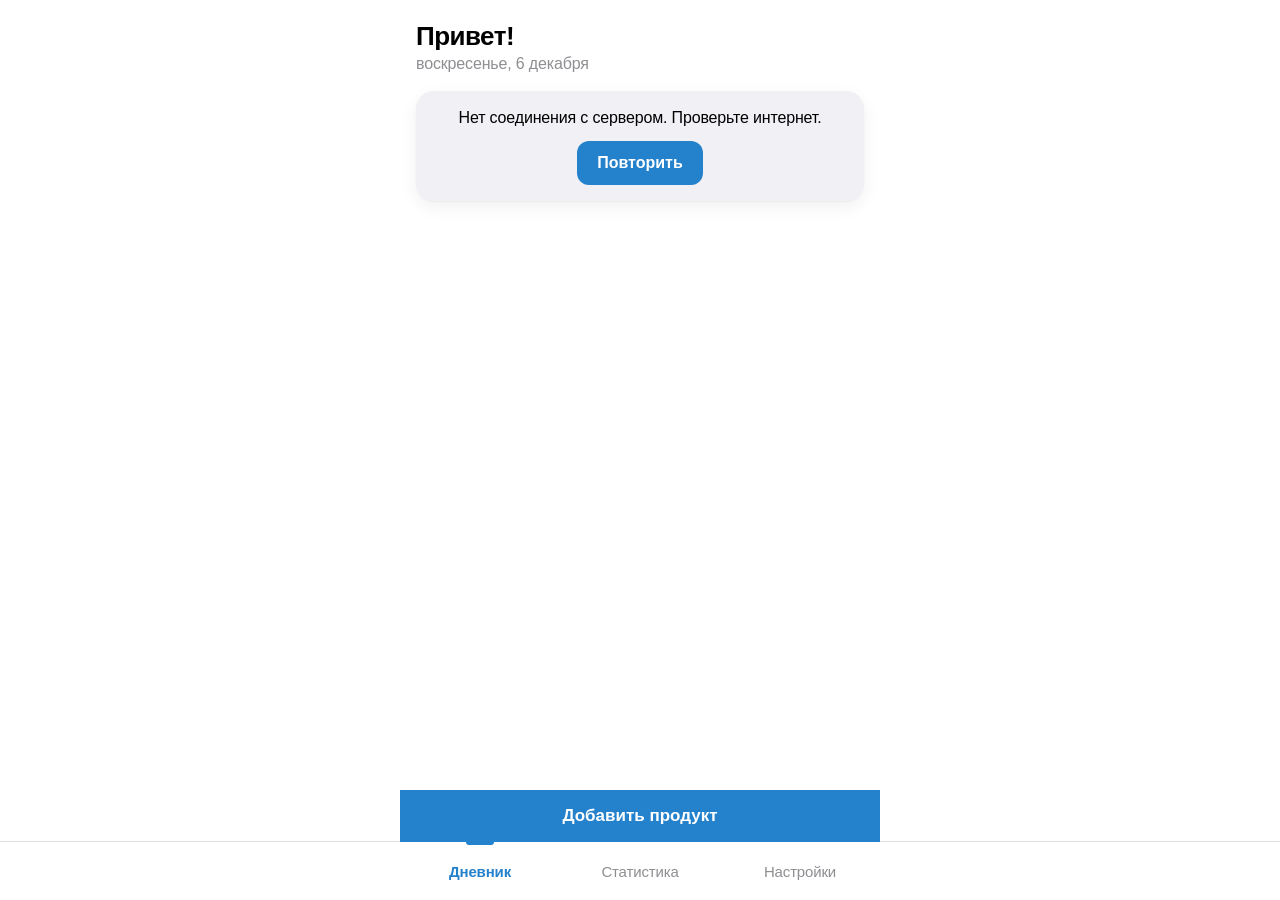
==== frontend/index.html @ 13333b7c "CalorieBot: Telegram Mini App (FastAPI + Vanilla JS) Co-Authored-By: Claude Sonnet 5.5 <noreply@anth" ====
<!DOCTYPE html>
<html lang="ru">
<head>
  <meta charset="UTF-8">
  <meta name="viewport" content="width=device-width, initial-scale=1, maximum-scale=1, user-scalable=no">
  <title>CalorieBot — Дневник</title>
  <link rel="stylesheet" href="style.css">
  <script src="https://telegram.org/js/telegram-web-app.js"></script>
</head>
<body>
  <main class="container">
    <header class="page-header">
      <h1 id="greeting">Привет!</h1>
      <div id="dateLabel" class="hint"></div>
    </header>

    <div id="loading">
      <div class="skeleton" style="height: 120px; margin-top: 12px"></div>
      <div class="skeleton skeleton-card"></div>
      <div class="skeleton skeleton-card"></div>
      <div class="skeleton skeleton-card"></div>
    </div>

    <div id="errorBox" class="error-box" hidden>
      <div id="errorText"></div>
      <button id="retryBtn" class="btn" type="button">Повторить</button>
    </div>

    <div id="content" hidden>
      <section class="card hero">
        <div class="hero-label">Сегодня</div>
        <div id="kcalText" class="kcal-main"></div>
        <div class="progress"><div id="progressFill" class="progress-fill"></div></div>
        <div id="kcalCaption"></div>
        <div id="macrosLine" class="hint"></div>
      </section>
      <div id="meals"></div>
    </div>
  </main>

  <nav class="tabbar">
    <div class="tabbar-inner">
      <a href="index.html" class="active">Дневник</a>
      <a href="stats.html">Статистика</a>
      <a href="settings.html">Настройки</a>
    </div>
  </nav>

  <script type="module" src="diary.js"></script>
</body>
</html>
---- frontend/style.css ----
/* Общие стили CalorieBot. Цвета берутся из темы Telegram, запасные — для браузера. */
:root {
  --bg: var(--tg-theme-bg-color, #ffffff);
  --text: var(--tg-theme-text-color, #000000);
  --hint: var(--tg-theme-hint-color, #8e8e93);
  --link: var(--tg-theme-link-color, #2481cc);
  --btn: var(--tg-theme-button-color, #2481cc);
  --btn-text: var(--tg-theme-button-text-color, #ffffff);
  --secondary: var(--tg-theme-secondary-bg-color, #f1f1f5);
  --border: rgba(127, 127, 127, 0.25);
  --green: #34c759;
  --yellow: #ffcc00;
  --red: #ff3b30;
}

[data-theme="dark"] {
  --bg: var(--tg-theme-bg-color, #17212b);
  --text: var(--tg-theme-text-color, #f5f5f5);
  --hint: var(--tg-theme-hint-color, #708499);
  --link: var(--tg-theme-link-color, #6ab3f3);
  --btn: var(--tg-theme-button-color, #5288c1);
  --btn-text: var(--tg-theme-button-text-color, #ffffff);
  --secondary: var(--tg-theme-secondary-bg-color, #232e3c);
}

*,
*::before,
*::after {
  box-sizing: border-box;
}

html {
  -webkit-text-size-adjust: 100%;
}

body {
  margin: 0;
  padding-bottom: 72px;
  background: var(--bg);
  color: var(--text);
  font-family: -apple-system, BlinkMacSystemFont, "Segoe UI", Roboto, sans-serif;
  font-size: 16px;
  line-height: 1.4;
  -webkit-tap-highlight-color: transparent;
}

.container {
  max-width: 480px;
  margin: 0 auto;
  padding: 16px;
}

h1 {
  margin: 0;
  font-size: 22px;
  line-height: 1.25;
}

h2 {
  margin: 0;
  font-size: 16px;
}

.hint {
  color: var(--hint);
}

.small {
  font-size: 16px;
}

[hidden] {
  display: none !important;
}

button {
  font: inherit;
  color: inherit;
}

/* ---- Карточки и блоки ---- */
.card {
  background: var(--secondary);
  border-radius: 12px;
  padding: 14px 16px;
  margin-top: 12px;
}

.page-header {
  margin-bottom: 4px;
}

/* ---- Дневник ---- */
.kcal-main {
  font-size: 28px;
  font-weight: 700;
}

.progress {
  height: 12px;
  margin: 10px 0 8px;
  border-radius: 6px;
  background: var(--border);
  overflow: hidden;
}

.progress-fill {
  height: 100%;
  width: 0;
  border-radius: 6px;
  background: var(--green);
  transition: width 0.3s ease, background-color 0.3s ease;
}

.meal-head {
  display: flex;
  justify-content: space-between;
  align-items: baseline;
  margin-bottom: 4px;
}

.meal-empty {
  color: var(--hint);
  padding: 8px 0;
}

.entry {
  display: flex;
  align-items: center;
  gap: 8px;
  min-height: 56px;
  border-top: 1px solid var(--border);
}

.entry-main {
  flex: 1;
  min-width: 0;
  padding: 6px 0;
}

.entry-name {
  overflow-wrap: anywhere;
}

.entry-brand {
  color: var(--hint);
}

.entry-meta {
  color: var(--hint);
}

.icon-btn {
  flex: none;
  width: 44px;
  height: 44px;
  border: 0;
  background: transparent;
  color: var(--hint);
  font-size: 28px;
  line-height: 1;
  cursor: pointer;
}

/* ---- Поиск ---- */
.search-input,
.text-input {
  width: 100%;
  min-height: 48px;
  padding: 10px 14px;
  border: 1px solid var(--border);
  border-radius: 12px;
  background: var(--secondary);
  color: var(--text);
  font: inherit;
  font-size: 16px;
  outline: none;
}

.search-input:focus,
.text-input:focus {
  border-color: var(--btn);
}

.banner {
  margin-top: 12px;
  padding: 10px 14px;
  border-radius: 12px;
  background: rgba(255, 204, 0, 0.18);
  border: 1px solid rgba(255, 204, 0, 0.6);
}

.product-card {
  display: flex;
  align-items: center;
  gap: 12px;
  width: 100%;
  min-height: 64px;
  margin-top: 8px;
  padding: 8px 12px;
  border: 0;
  border-radius: 12px;
  background: var(--secondary);
  text-align: left;
  cursor: pointer;
}

.product-thumb,
.avatar {
  flex: none;
  width: 48px;
  height: 48px;
  border-radius: 50%;
  object-fit: cover;
  background: var(--border);
}

.avatar {
  display: flex;
  align-items: center;
  justify-content: center;
  font-size: 20px;
  font-weight: 600;
  color: var(--hint);
}

.product-info {
  flex: 1;
  min-width: 0;
}

.product-name {
  overflow-wrap: anywhere;
}

.product-kcal {
  flex: none;
  text-align: right;
  color: var(--hint);
}

.badge {
  display: inline-block;
  margin-left: 6px;
  padding: 0 6px;
  border-radius: 6px;
  background: var(--border);
  color: var(--hint);
  font-size: 12px;
  vertical-align: middle;
}

.state-text {
  margin-top: 24px;
  text-align: center;
  color: var(--hint);
}

.error-box {
  margin-top: 16px;
  padding: 16px;
  border-radius: 12px;
  background: var(--secondary);
  text-align: center;
}

.btn {
  min-height: 44px;
  margin-top: 12px;
  padding: 10px 20px;
  border: 0;
  border-radius: 12px;
  background: var(--btn);
  color: var(--btn-text);
  cursor: pointer;
}

/* ---- Добавление порции ---- */
.product-hero {
  display: flex;
  align-items: center;
  gap: 14px;
}

.product-hero .product-thumb,
.product-hero .avatar {
  width: 64px;
  height: 64px;
}

.weight-row {
  position: relative;
  margin-top: 16px;
}

.weight-input {
  font-size: 28px;
  font-weight: 600;
  padding-right: 48px;
}

.weight-suffix {
  position: absolute;
  right: 16px;
  top: 50%;
  transform: translateY(-50%);
  color: var(--hint);
  font-size: 20px;
  pointer-events: none;
}

.invalid {
  border-color: var(--red) !important;
}

.field-error {
  margin-top: 4px;
  color: var(--red);
}

.quick-row {
  display: flex;
  gap: 8px;
  margin-top: 10px;
}

.chip {
  flex: 1;
  min-height: 44px;
  border: 0;
  border-radius: 12px;
  background: var(--secondary);
  cursor: pointer;
}

.chip.active {
  background: var(--btn);
  color: var(--btn-text);
}

.preview-kcal {
  font-size: 28px;
  font-weight: 700;
}

.segmented {
  display: flex;
  gap: 4px;
  margin-top: 16px;
  padding: 4px;
  border-radius: 12px;
  background: var(--secondary);
}

.segmented .chip {
  min-width: 0;
  padding: 0 4px;
  background: transparent;
}

.segmented .chip.active {
  background: var(--btn);
  color: var(--btn-text);
}

/* ---- Статистика ---- */
.chart-box {
  position: relative;
  height: 260px;
  margin-top: 12px;
}

/* ---- Настройки ---- */
.field {
  margin-top: 14px;
}

.field label {
  display: block;
  margin-bottom: 4px;
  color: var(--hint);
}

/* ---- Панель вкладок ---- */
.tabbar {
  position: fixed;
  left: 0;
  right: 0;
  bottom: 0;
  z-index: 10;
  background: var(--bg);
  border-top: 1px solid var(--border);
}

.tabbar-inner {
  display: flex;
  max-width: 480px;
  margin: 0 auto;
}

.tabbar a {
  flex: 1;
  display: flex;
  align-items: center;
  justify-content: center;
  min-height: 56px;
  color: var(--hint);
  text-decoration: none;
}

.tabbar a.active {
  color: var(--btn);
  font-weight: 600;
}

/* ---- Скелетоны ---- */
.skeleton {
  border-radius: 12px;
  background: linear-gradient(
    90deg,
    var(--border) 25%,
    rgba(127, 127, 127, 0.1) 50%,
    var(--border) 75%
  );
  background-size: 200% 100%;
  animation: shimmer 1.4s infinite linear;
}

.skeleton-line {
  height: 18px;
  margin-top: 8px;
}

.skeleton-card {
  height: 64px;
  margin-top: 8px;
}

@keyframes shimmer {
  0% {
    background-position: 200% 0;
  }
  100% {
    background-position: -200% 0;
  }
}

/* ---- Тосты ---- */
.toast {
  position: fixed;
  left: 50%;
  bottom: 84px;
  z-index: 100;
  max-width: calc(100% - 32px);
  padding: 10px 16px;
  border-radius: 12px;
  background: rgba(40, 40, 40, 0.92);
  color: #ffffff;
  transform: translateX(-50%);
  text-align: center;
  animation: toast-in 0.2s ease;
}

.toast.success {
  background: rgba(36, 140, 70, 0.95);
}

.toast.error {
  background: rgba(200, 40, 30, 0.95);
}

@keyframes toast-in {
  from {
    opacity: 0;
    transform: translate(-50%, 8px);
  }
  to {
    opacity: 1;
    transform: translate(-50%, 0);
  }
}

/* ---- Запасные кнопки для запуска вне Telegram ---- */
.fb-main {
  position: fixed;
  left: 50%;
  bottom: 0;
  z-index: 20;
  width: 100%;
  max-width: 480px;
  min-height: 52px;
  border: 0;
  background: var(--btn);
  color: var(--btn-text);
  transform: translateX(-50%);
  cursor: pointer;
}

.fb-main:disabled {
  opacity: 0.5;
  cursor: default;
}

body.has-tabbar .fb-main {
  bottom: 56px;
}

.fb-back {
  position: fixed;
  top: 8px;
  left: 8px;
  z-index: 20;
  min-width: 44px;
  min-height: 44px;
  border: 0;
  border-radius: 12px;
  background: var(--secondary);
  cursor: pointer;
}

body.has-fb-back .container {
  padding-top: 60px;
}

/* =====================================================================
   Оформление v2: мягкие карточки, крупные цифры, аккуратная навигация.
   Стоит в конце файла и переопределяет базовые стили выше.
   ===================================================================== */
:root {
  --radius: 18px;
  --radius-sm: 12px;
  --shadow: 0 1px 2px rgba(0, 0, 0, 0.04), 0 6px 18px rgba(0, 0, 0, 0.06);
}

[data-theme="dark"] {
  --shadow: 0 1px 2px rgba(0, 0, 0, 0.3), 0 6px 18px rgba(0, 0, 0, 0.25);
}

body {
  background: var(--bg);
  letter-spacing: -0.01em;
}

.container {
  padding: 20px 16px;
}

h1 {
  font-size: 26px;
  font-weight: 800;
  letter-spacing: -0.02em;
}

h2 {
  font-size: 17px;
  font-weight: 700;
}

.page-header {
  margin-bottom: 8px;
}

.card {
  margin-top: 14px;
  padding: 16px 18px;
  border-radius: var(--radius);
  box-shadow: var(--shadow);
}

/* ---- Главная карточка дня ---- */
.hero {
  padding: 20px;
  background: linear-gradient(
    135deg,
    color-mix(in srgb, var(--btn) 16%, var(--secondary)),
    var(--secondary)
  );
}

.hero-label {
  font-size: 14px;
  font-weight: 600;
  letter-spacing: 0.06em;
  text-transform: uppercase;
  color: var(--hint);
}

.kcal-main {
  margin-top: 2px;
  font-size: 36px;
  font-weight: 800;
  letter-spacing: -0.03em;
}

.progress {
  height: 14px;
  margin: 14px 0 12px;
  border-radius: 7px;
  background: rgba(127, 127, 127, 0.22);
}

.progress-fill {
  border-radius: 7px;
}

/* ---- Приёмы пищи ---- */
.meal-card .meal-head h2::before {
  margin-right: 8px;
}

.meal-card[data-meal="breakfast"] .meal-head h2::before { content: "🍳"; }
.meal-card[data-meal="lunch"] .meal-head h2::before { content: "🍲"; }
.meal-card[data-meal="dinner"] .meal-head h2::before { content: "🍽️"; }
.meal-card[data-meal="snack"] .meal-head h2::before { content: "🍎"; }

.meal-head {
  margin-bottom: 6px;
}

.meal-head .hint {
  font-weight: 600;
}

.entry {
  border-top: 1px solid var(--border);
}

.icon-btn {
  border-radius: 50%;
  transition: background 0.15s ease;
}

.icon-btn:active {
  background: var(--border);
}

/* ---- Поиск ---- */
.search-input,
.text-input {
  min-height: 52px;
  border: 2px solid transparent;
  border-radius: var(--radius);
  box-shadow: var(--shadow);
}

.search-input:focus,
.text-input:focus {
  border-color: var(--btn);
}

.product-card {
  margin-top: 10px;
  padding: 10px 14px;
  border-radius: var(--radius);
  box-shadow: var(--shadow);
  transition: transform 0.12s ease;
}

.product-card:active {
  transform: scale(0.98);
}

.product-thumb,
.avatar {
  border-radius: 14px;
}

.avatar {
  background: color-mix(in srgb, var(--btn) 18%, var(--secondary));
  color: var(--btn);
}

.product-kcal {
  font-weight: 600;
  color: var(--text);
}

.badge {
  background: color-mix(in srgb, var(--btn) 18%, transparent);
  color: var(--btn);
  font-weight: 600;
}

.banner {
  border-radius: var(--radius);
}

/* ---- Добавление порции ---- */
.weight-input {
  font-size: 32px;
  font-weight: 800;
  min-height: 64px;
}

.chip {
  border-radius: var(--radius-sm);
  font-weight: 600;
  box-shadow: var(--shadow);
  transition: transform 0.12s ease, background 0.15s ease;
}

.chip:active {
  transform: scale(0.96);
}

.preview-kcal {
  font-size: 34px;
  font-weight: 800;
  letter-spacing: -0.03em;
}

.segmented {
  padding: 5px;
  border-radius: var(--radius);
  box-shadow: none;
}

.segmented .chip {
  box-shadow: none;
}

.segmented .chip.active {
  box-shadow: 0 2px 8px color-mix(in srgb, var(--btn) 45%, transparent);
}

/* ---- Статистика ---- */
.chart-box {
  margin-top: 16px;
  padding: 12px;
  border-radius: var(--radius);
  background: var(--secondary);
  box-shadow: var(--shadow);
}

/* ---- Панель вкладок ---- */
.tabbar {
  background: color-mix(in srgb, var(--bg) 88%, transparent);
  -webkit-backdrop-filter: blur(14px);
  backdrop-filter: blur(14px);
  border-top: 1px solid var(--border);
}

.tabbar a {
  position: relative;
  min-height: 58px;
  font-size: 15px;
  font-weight: 500;
}

.tabbar a.active {
  font-weight: 700;
}

.tabbar a.active::before {
  content: "";
  position: absolute;
  top: 0;
  left: 50%;
  width: 28px;
  height: 3px;
  border-radius: 0 0 3px 3px;
  background: var(--btn);
  transform: translateX(-50%);
}

body.has-tabbar .fb-main {
  bottom: 58px;
}

/* ---- Кнопки, состояния, тосты ---- */
.btn {
  border-radius: var(--radius-sm);
  font-weight: 600;
}

.error-box {
  border-radius: var(--radius);
  box-shadow: var(--shadow);
}

.toast {
  border-radius: var(--radius);
  box-shadow: 0 8px 24px rgba(0, 0, 0, 0.25);
}

.skeleton {
  border-radius: var(--radius);
}

.fb-main {
  font-size: 17px;
  font-weight: 700;
}
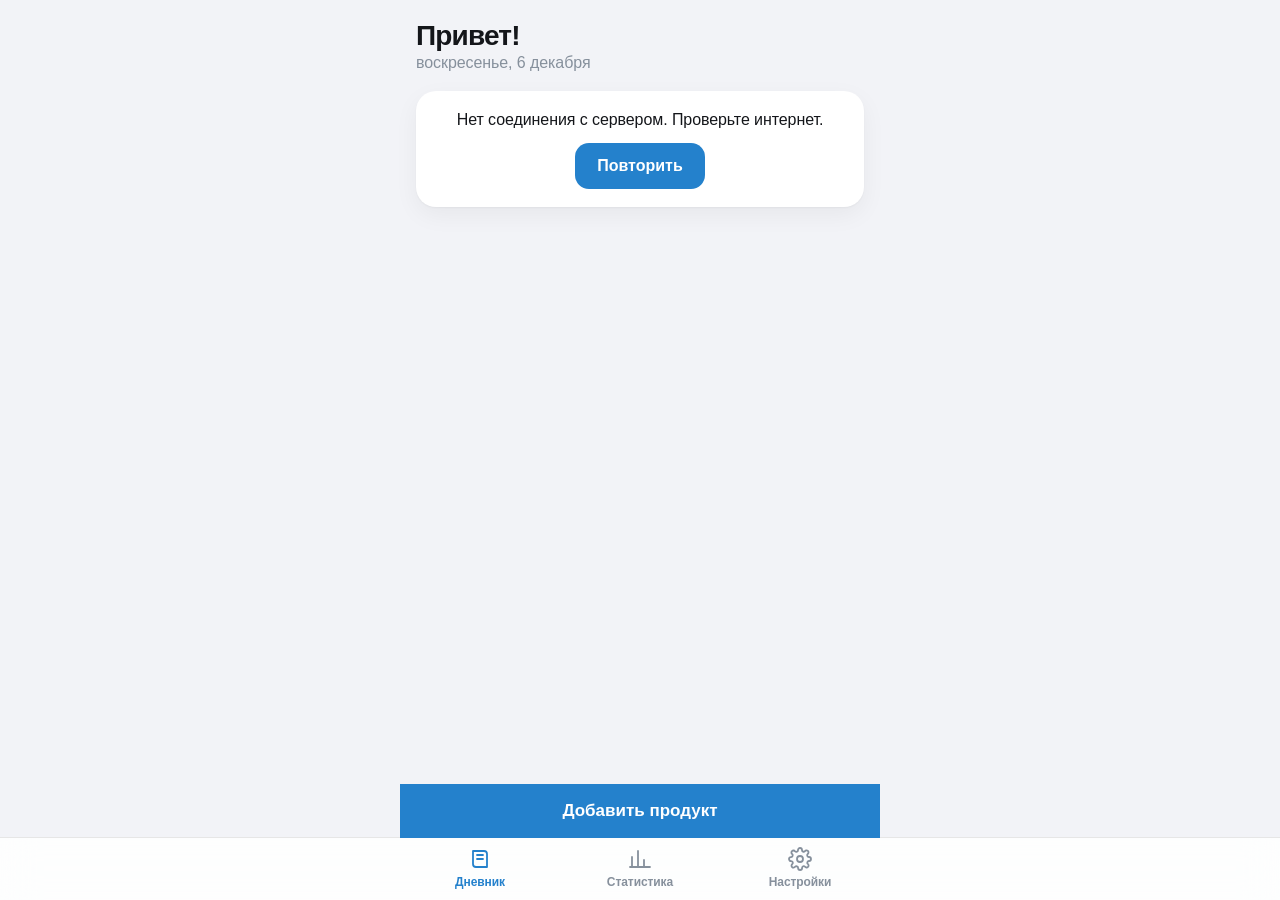
==== commit eee061b8: "Redesign: calorie ring, macro bars, tab icons, stat tiles, cleaner cards Co-Authored-By: Claude Sonn" ====
--- a/frontend/index.html
+++ b/frontend/index.html
@@ -28,11 +28,37 @@
 
     <div id="content" hidden>
       <section class="card hero">
-        <div class="hero-label">Сегодня</div>
-        <div id="kcalText" class="kcal-main"></div>
-        <div class="progress"><div id="progressFill" class="progress-fill"></div></div>
-        <div id="kcalCaption"></div>
-        <div id="macrosLine" class="hint"></div>
+        <div class="hero-top">
+          <div class="ring">
+            <svg viewBox="0 0 120 120" aria-hidden="true">
+              <circle class="ring-bg" cx="60" cy="60" r="52"></circle>
+              <circle id="ringFill" class="ring-fg" cx="60" cy="60" r="52"></circle>
+            </svg>
+            <div class="ring-center">
+              <div id="ringValue" class="ring-value">0</div>
+              <div class="ring-unit">ккал</div>
+            </div>
+          </div>
+          <div class="hero-side">
+            <div class="hero-label">Сегодня</div>
+            <div id="kcalText" class="kcal-main"></div>
+            <div id="kcalCaption"></div>
+          </div>
+        </div>
+        <div class="macros">
+          <div class="macro">
+            <div class="macro-head"><span class="macro-name">Белки</span><span id="proteinText" class="macro-value"></span></div>
+            <div class="macro-bar"><div id="proteinFill" class="macro-fill protein"></div></div>
+          </div>
+          <div class="macro">
+            <div class="macro-head"><span class="macro-name">Жиры</span><span id="fatText" class="macro-value"></span></div>
+            <div class="macro-bar"><div id="fatFill" class="macro-fill fat"></div></div>
+          </div>
+          <div class="macro">
+            <div class="macro-head"><span class="macro-name">Углев.</span><span id="carbsText" class="macro-value"></span></div>
+            <div class="macro-bar"><div id="carbsFill" class="macro-fill carbs"></div></div>
+          </div>
+        </div>
       </section>
       <div id="meals"></div>
     </div>
@@ -40,9 +66,9 @@
 
   <nav class="tabbar">
     <div class="tabbar-inner">
-      <a href="index.html" class="active">Дневник</a>
-      <a href="stats.html">Статистика</a>
-      <a href="settings.html">Настройки</a>
+      <a href="index.html" class="active"><svg class="tab-icon" viewBox="0 0 24 24"><path d="M5 4h11a3 3 0 0 1 3 3v13H8a3 3 0 0 1-3-3V4z"/><path d="M9 8h6M9 12h6"/></svg><span>Дневник</span></a>
+      <a href="stats.html"><svg class="tab-icon" viewBox="0 0 24 24"><path d="M4 20V10M10 20V4M16 20v-7M22 20H2"/></svg><span>Статистика</span></a>
+      <a href="settings.html"><svg class="tab-icon" viewBox="0 0 24 24"><circle cx="12" cy="12" r="3"/><path d="M19.4 15a1.7 1.7 0 0 0 .3 1.8l.1.1a2 2 0 1 1-2.8 2.8l-.1-.1a1.7 1.7 0 0 0-1.8-.3 1.7 1.7 0 0 0-1 1.5V21a2 2 0 1 1-4 0v-.1a1.7 1.7 0 0 0-1.1-1.5 1.7 1.7 0 0 0-1.8.3l-.1.1a2 2 0 1 1-2.8-2.8l.1-.1a1.7 1.7 0 0 0 .3-1.8 1.7 1.7 0 0 0-1.5-1H3a2 2 0 1 1 0-4h.1a1.7 1.7 0 0 0 1.5-1.1 1.7 1.7 0 0 0-.3-1.8l-.1-.1a2 2 0 1 1 2.8-2.8l.1.1a1.7 1.7 0 0 0 1.8.3H9a1.7 1.7 0 0 0 1-1.5V3a2 2 0 1 1 4 0v.1a1.7 1.7 0 0 0 1 1.5 1.7 1.7 0 0 0 1.8-.3l.1-.1a2 2 0 1 1 2.8 2.8l-.1.1a1.7 1.7 0 0 0-.3 1.8V9a1.7 1.7 0 0 0 1.5 1H21a2 2 0 1 1 0 4h-.1a1.7 1.7 0 0 0-1.5 1z"/></svg><span>Настройки</span></a>
     </div>
   </nav>
 
--- a/frontend/style.css
+++ b/frontend/style.css
@@ -1,26 +1,33 @@
-/* Общие стили CalorieBot. Цвета берутся из темы Telegram, запасные — для браузера. */
+/* CalorieBot — оформление. Цвета берутся из темы Telegram, запасные — для браузера. */
 :root {
   --bg: var(--tg-theme-bg-color, #ffffff);
-  --text: var(--tg-theme-text-color, #000000);
-  --hint: var(--tg-theme-hint-color, #8e8e93);
+  --text: var(--tg-theme-text-color, #14161a);
+  --hint: var(--tg-theme-hint-color, #86909c);
   --link: var(--tg-theme-link-color, #2481cc);
   --btn: var(--tg-theme-button-color, #2481cc);
   --btn-text: var(--tg-theme-button-text-color, #ffffff);
-  --secondary: var(--tg-theme-secondary-bg-color, #f1f1f5);
-  --border: rgba(127, 127, 127, 0.25);
-  --green: #34c759;
-  --yellow: #ffcc00;
-  --red: #ff3b30;
+  --page: var(--tg-theme-secondary-bg-color, #f2f3f7);
+  --surface: var(--bg);
+  --soft: color-mix(in srgb, var(--text) 6%, transparent);
+  --border: color-mix(in srgb, var(--text) 10%, transparent);
+  --accent-soft: color-mix(in srgb, var(--btn) 14%, transparent);
+  --green: #30c25d;
+  --yellow: #f5b800;
+  --red: #ff4d43;
+  --radius: 20px;
+  --radius-sm: 14px;
+  --shadow: 0 1px 2px rgba(20, 22, 26, 0.04), 0 8px 24px rgba(20, 22, 26, 0.05);
 }
 
 [data-theme="dark"] {
   --bg: var(--tg-theme-bg-color, #17212b);
-  --text: var(--tg-theme-text-color, #f5f5f5);
-  --hint: var(--tg-theme-hint-color, #708499);
+  --text: var(--tg-theme-text-color, #f5f7fa);
+  --hint: var(--tg-theme-hint-color, #7d8b99);
   --link: var(--tg-theme-link-color, #6ab3f3);
   --btn: var(--tg-theme-button-color, #5288c1);
-  --btn-text: var(--tg-theme-button-text-color, #ffffff);
-  --secondary: var(--tg-theme-secondary-bg-color, #232e3c);
+  --page: var(--tg-theme-secondary-bg-color, #0e1621);
+  --surface: color-mix(in srgb, var(--bg) 70%, var(--page));
+  --shadow: none;
 }
 
 *,
@@ -35,119 +42,272 @@
 
 body {
   margin: 0;
-  padding-bottom: 72px;
-  background: var(--bg);
+  padding-bottom: 88px;
+  background: var(--page);
   color: var(--text);
   font-family: -apple-system, BlinkMacSystemFont, "Segoe UI", Roboto, sans-serif;
   font-size: 16px;
   line-height: 1.4;
+  letter-spacing: -0.005em;
   -webkit-tap-highlight-color: transparent;
+}
+
+[hidden] {
+  display: none !important;
+}
+
+button {
+  font: inherit;
+  color: inherit;
 }
 
 .container {
   max-width: 480px;
   margin: 0 auto;
-  padding: 16px;
+  padding: 20px 16px;
 }
 
 h1 {
   margin: 0;
-  font-size: 22px;
-  line-height: 1.25;
+  font-size: 28px;
+  font-weight: 800;
+  line-height: 1.15;
+  letter-spacing: -0.03em;
 }
 
 h2 {
   margin: 0;
-  font-size: 16px;
+  font-size: 17px;
+  font-weight: 700;
 }
 
 .hint {
   color: var(--hint);
-}
-
-.small {
-  font-size: 16px;
-}
-
-[hidden] {
-  display: none !important;
-}
-
-button {
-  font: inherit;
-  color: inherit;
-}
-
-/* ---- Карточки и блоки ---- */
-.card {
-  background: var(--secondary);
-  border-radius: 12px;
-  padding: 14px 16px;
-  margin-top: 12px;
 }
 
 .page-header {
   margin-bottom: 4px;
 }
 
-/* ---- Дневник ---- */
+/* ---- Карточки ---- */
+.card {
+  margin-top: 14px;
+  padding: 16px 18px;
+  border-radius: var(--radius);
+  background: var(--surface);
+  box-shadow: var(--shadow);
+}
+
+/* ---- Главная карточка дня ---- */
+.hero {
+  padding: 20px;
+  background:
+    radial-gradient(120% 90% at 0% 0%, var(--accent-soft), transparent 60%),
+    var(--surface);
+}
+
+.hero-top {
+  display: flex;
+  align-items: center;
+  gap: 18px;
+}
+
+.ring {
+  position: relative;
+  flex: none;
+  width: 132px;
+  height: 132px;
+}
+
+.ring svg {
+  width: 100%;
+  height: 100%;
+  transform: rotate(-90deg);
+}
+
+.ring-bg,
+.ring-fg {
+  fill: none;
+  stroke-width: 11;
+}
+
+.ring-bg {
+  stroke: var(--soft);
+}
+
+.ring-fg {
+  stroke: var(--green);
+  stroke-linecap: round;
+  stroke-dasharray: 326.73;
+  stroke-dashoffset: 326.73;
+  transition: stroke-dashoffset 0.7s cubic-bezier(0.2, 0.8, 0.2, 1), stroke 0.3s ease;
+}
+
+.ring-center {
+  position: absolute;
+  inset: 0;
+  display: flex;
+  flex-direction: column;
+  align-items: center;
+  justify-content: center;
+}
+
+.ring-value {
+  font-size: 30px;
+  font-weight: 800;
+  line-height: 1;
+  letter-spacing: -0.04em;
+}
+
+.ring-unit {
+  margin-top: 2px;
+  font-size: 14px;
+  color: var(--hint);
+}
+
+.hero-side {
+  min-width: 0;
+}
+
+.hero-label {
+  font-size: 13px;
+  font-weight: 700;
+  letter-spacing: 0.08em;
+  text-transform: uppercase;
+  color: var(--hint);
+}
+
 .kcal-main {
-  font-size: 28px;
+  margin-top: 2px;
+  font-size: 19px;
+  white-space: nowrap;
+  font-weight: 800;
+  letter-spacing: -0.02em;
+}
+
+#kcalCaption {
+  margin-top: 2px;
+  color: var(--hint);
+}
+
+/* ---- БЖУ ---- */
+.macros {
+  display: grid;
+  grid-template-columns: repeat(3, 1fr);
+  gap: 12px;
+  margin-top: 18px;
+}
+
+.macro-head {
+  display: flex;
+  flex-direction: column;
+  gap: 1px;
+}
+
+.macro-name {
+  font-size: 14px;
   font-weight: 700;
 }
 
-.progress {
-  height: 12px;
-  margin: 10px 0 8px;
-  border-radius: 6px;
-  background: var(--border);
+.macro-value {
+  font-size: 14px;
+  color: var(--hint);
+  white-space: nowrap;
+}
+
+.macro-bar {
+  height: 6px;
+  margin-top: 8px;
+  border-radius: 3px;
+  background: var(--soft);
   overflow: hidden;
 }
 
-.progress-fill {
+.macro-fill {
   height: 100%;
   width: 0;
-  border-radius: 6px;
-  background: var(--green);
-  transition: width 0.3s ease, background-color 0.3s ease;
-}
-
+  border-radius: 3px;
+  transition: width 0.6s cubic-bezier(0.2, 0.8, 0.2, 1);
+}
+
+.macro-fill.protein { background: #5b8def; }
+.macro-fill.fat { background: #f5a524; }
+.macro-fill.carbs { background: #36c2a0; }
+
+/* ---- Приёмы пищи ---- */
 .meal-head {
   display: flex;
   justify-content: space-between;
-  align-items: baseline;
-  margin-bottom: 4px;
+  align-items: center;
+}
+
+.meal-head h2 {
+  display: flex;
+  align-items: center;
+  gap: 10px;
+}
+
+.meal-head h2::before {
+  display: inline-flex;
+  align-items: center;
+  justify-content: center;
+  width: 36px;
+  height: 36px;
+  border-radius: 12px;
+  background: var(--accent-soft);
+  font-size: 18px;
+}
+
+.meal-card[data-meal="breakfast"] .meal-head h2::before { content: "🍳"; }
+.meal-card[data-meal="lunch"] .meal-head h2::before { content: "🍲"; }
+.meal-card[data-meal="dinner"] .meal-head h2::before { content: "🍽️"; }
+.meal-card[data-meal="snack"] .meal-head h2::before { content: "🍎"; }
+
+.meal-head .hint {
+  padding: 3px 10px;
+  border-radius: 10px;
+  background: var(--soft);
+  font-size: 14px;
+  font-weight: 600;
 }
 
 .meal-empty {
-  color: var(--hint);
-  padding: 8px 0;
+  padding: 10px 0 2px 46px;
+  color: var(--hint);
 }
 
 .entry {
   display: flex;
   align-items: center;
   gap: 8px;
-  min-height: 56px;
+  min-height: 58px;
+  margin-top: 4px;
   border-top: 1px solid var(--border);
+}
+
+.entry:first-of-type {
+  margin-top: 10px;
 }
 
 .entry-main {
   flex: 1;
   min-width: 0;
-  padding: 6px 0;
+  padding: 8px 0;
 }
 
 .entry-name {
+  font-weight: 500;
   overflow-wrap: anywhere;
 }
 
 .entry-brand {
   color: var(--hint);
+  font-weight: 400;
 }
 
 .entry-meta {
   color: var(--hint);
+  font-size: 15px;
 }
 
 .icon-btn {
@@ -155,26 +315,34 @@
   width: 44px;
   height: 44px;
   border: 0;
+  border-radius: 50%;
   background: transparent;
   color: var(--hint);
-  font-size: 28px;
+  font-size: 26px;
   line-height: 1;
   cursor: pointer;
+  transition: background 0.15s ease;
+}
+
+.icon-btn:active {
+  background: var(--soft);
 }
 
 /* ---- Поиск ---- */
 .search-input,
 .text-input {
   width: 100%;
-  min-height: 48px;
-  padding: 10px 14px;
-  border: 1px solid var(--border);
-  border-radius: 12px;
-  background: var(--secondary);
+  min-height: 54px;
+  padding: 10px 16px;
+  border: 2px solid transparent;
+  border-radius: var(--radius);
+  background: var(--surface);
+  box-shadow: var(--shadow);
   color: var(--text);
   font: inherit;
-  font-size: 16px;
+  font-size: 17px;
   outline: none;
+  transition: border-color 0.15s ease;
 }
 
 .search-input:focus,
@@ -184,10 +352,10 @@
 
 .banner {
   margin-top: 12px;
-  padding: 10px 14px;
-  border-radius: 12px;
-  background: rgba(255, 204, 0, 0.18);
-  border: 1px solid rgba(255, 204, 0, 0.6);
+  padding: 12px 14px;
+  border-radius: var(--radius-sm);
+  background: color-mix(in srgb, var(--yellow) 18%, transparent);
+  font-size: 15px;
 }
 
 .product-card {
@@ -195,14 +363,20 @@
   align-items: center;
   gap: 12px;
   width: 100%;
-  min-height: 64px;
-  margin-top: 8px;
-  padding: 8px 12px;
+  min-height: 68px;
+  margin-top: 10px;
+  padding: 10px 14px;
   border: 0;
-  border-radius: 12px;
-  background: var(--secondary);
+  border-radius: var(--radius);
+  background: var(--surface);
+  box-shadow: var(--shadow);
   text-align: left;
   cursor: pointer;
+  transition: transform 0.12s ease;
+}
+
+.product-card:active {
+  transform: scale(0.98);
 }
 
 .product-thumb,
@@ -210,18 +384,19 @@
   flex: none;
   width: 48px;
   height: 48px;
-  border-radius: 50%;
+  border-radius: 14px;
   object-fit: cover;
-  background: var(--border);
+  background: var(--soft);
 }
 
 .avatar {
   display: flex;
   align-items: center;
   justify-content: center;
+  background: var(--accent-soft);
+  color: var(--btn);
   font-size: 20px;
-  font-weight: 600;
-  color: var(--hint);
+  font-weight: 700;
 }
 
 .product-info {
@@ -230,12 +405,14 @@
 }
 
 .product-name {
+  font-weight: 500;
   overflow-wrap: anywhere;
 }
 
 .product-kcal {
   flex: none;
   text-align: right;
+  font-size: 14px;
   color: var(--hint);
 }
 
@@ -244,34 +421,37 @@
   margin-left: 6px;
   padding: 0 6px;
   border-radius: 6px;
-  background: var(--border);
-  color: var(--hint);
+  background: var(--accent-soft);
+  color: var(--btn);
   font-size: 12px;
+  font-weight: 700;
   vertical-align: middle;
 }
 
 .state-text {
-  margin-top: 24px;
+  margin-top: 28px;
   text-align: center;
   color: var(--hint);
 }
 
 .error-box {
   margin-top: 16px;
-  padding: 16px;
-  border-radius: 12px;
-  background: var(--secondary);
+  padding: 18px;
+  border-radius: var(--radius);
+  background: var(--surface);
+  box-shadow: var(--shadow);
   text-align: center;
 }
 
 .btn {
-  min-height: 44px;
+  min-height: 46px;
   margin-top: 12px;
-  padding: 10px 20px;
+  padding: 10px 22px;
   border: 0;
-  border-radius: 12px;
+  border-radius: var(--radius-sm);
   background: var(--btn);
   color: var(--btn-text);
+  font-weight: 600;
   cursor: pointer;
 }
 
@@ -284,8 +464,15 @@
 
 .product-hero .product-thumb,
 .product-hero .avatar {
-  width: 64px;
-  height: 64px;
+  width: 68px;
+  height: 68px;
+  border-radius: 18px;
+}
+
+.product-hero .product-name {
+  font-size: 19px;
+  font-weight: 700;
+  line-height: 1.25;
 }
 
 .weight-row {
@@ -294,14 +481,16 @@
 }
 
 .weight-input {
-  font-size: 28px;
-  font-weight: 600;
-  padding-right: 48px;
+  min-height: 68px;
+  padding-right: 52px;
+  font-size: 34px;
+  font-weight: 800;
+  letter-spacing: -0.03em;
 }
 
 .weight-suffix {
   position: absolute;
-  right: 16px;
+  right: 18px;
   top: 50%;
   transform: translateY(-50%);
   color: var(--hint);
@@ -314,23 +503,31 @@
 }
 
 .field-error {
-  margin-top: 4px;
+  margin-top: 6px;
   color: var(--red);
+  font-size: 15px;
 }
 
 .quick-row {
   display: flex;
   gap: 8px;
-  margin-top: 10px;
+  margin-top: 12px;
 }
 
 .chip {
   flex: 1;
-  min-height: 44px;
+  min-height: 46px;
   border: 0;
-  border-radius: 12px;
-  background: var(--secondary);
+  border-radius: var(--radius-sm);
+  background: var(--surface);
+  box-shadow: var(--shadow);
+  font-weight: 600;
   cursor: pointer;
+  transition: transform 0.12s ease, background 0.15s ease;
+}
+
+.chip:active {
+  transform: scale(0.96);
 }
 
 .chip.active {
@@ -339,35 +536,47 @@
 }
 
 .preview-kcal {
-  font-size: 28px;
-  font-weight: 700;
+  font-size: 38px;
+  font-weight: 800;
+  line-height: 1.1;
+  letter-spacing: -0.04em;
 }
 
 .segmented {
   display: flex;
   gap: 4px;
   margin-top: 16px;
-  padding: 4px;
-  border-radius: 12px;
-  background: var(--secondary);
+  padding: 5px;
+  border-radius: var(--radius);
+  background: var(--surface);
+  box-shadow: var(--shadow);
 }
 
 .segmented .chip {
   min-width: 0;
   padding: 0 4px;
   background: transparent;
+  box-shadow: none;
 }
 
 .segmented .chip.active {
   background: var(--btn);
-  color: var(--btn-text);
+  box-shadow: 0 4px 12px color-mix(in srgb, var(--btn) 40%, transparent);
 }
 
 /* ---- Статистика ---- */
 .chart-box {
   position: relative;
-  height: 260px;
-  margin-top: 12px;
+  height: 270px;
+  margin-top: 14px;
+  padding: 14px;
+  border-radius: var(--radius);
+  background: var(--surface);
+  box-shadow: var(--shadow);
+}
+
+#averageLine {
+  font-weight: 600;
 }
 
 /* ---- Настройки ---- */
@@ -377,8 +586,10 @@
 
 .field label {
   display: block;
-  margin-bottom: 4px;
-  color: var(--hint);
+  margin: 0 4px 6px;
+  color: var(--hint);
+  font-size: 15px;
+  font-weight: 600;
 }
 
 /* ---- Панель вкладок ---- */
@@ -388,7 +599,9 @@
   right: 0;
   bottom: 0;
   z-index: 10;
-  background: var(--bg);
+  background: color-mix(in srgb, var(--bg) 86%, transparent);
+  -webkit-backdrop-filter: blur(18px);
+  backdrop-filter: blur(18px);
   border-top: 1px solid var(--border);
 }
 
@@ -401,26 +614,39 @@
 .tabbar a {
   flex: 1;
   display: flex;
+  flex-direction: column;
   align-items: center;
   justify-content: center;
-  min-height: 56px;
-  color: var(--hint);
+  gap: 3px;
+  min-height: 62px;
+  color: var(--hint);
+  font-size: 12px;
+  font-weight: 600;
   text-decoration: none;
 }
 
 .tabbar a.active {
   color: var(--btn);
-  font-weight: 600;
+}
+
+.tab-icon {
+  width: 24px;
+  height: 24px;
+  fill: none;
+  stroke: currentColor;
+  stroke-width: 1.8;
+  stroke-linecap: round;
+  stroke-linejoin: round;
 }
 
 /* ---- Скелетоны ---- */
 .skeleton {
-  border-radius: 12px;
+  border-radius: var(--radius);
   background: linear-gradient(
     90deg,
-    var(--border) 25%,
-    rgba(127, 127, 127, 0.1) 50%,
-    var(--border) 75%
+    var(--soft) 25%,
+    color-mix(in srgb, var(--text) 3%, transparent) 50%,
+    var(--soft) 75%
   );
   background-size: 200% 100%;
   animation: shimmer 1.4s infinite linear;
@@ -432,29 +658,26 @@
 }
 
 .skeleton-card {
-  height: 64px;
-  margin-top: 8px;
+  height: 68px;
+  margin-top: 10px;
 }
 
 @keyframes shimmer {
-  0% {
-    background-position: 200% 0;
-  }
-  100% {
-    background-position: -200% 0;
-  }
+  0% { background-position: 200% 0; }
+  100% { background-position: -200% 0; }
 }
 
 /* ---- Тосты ---- */
 .toast {
   position: fixed;
   left: 50%;
-  bottom: 84px;
+  bottom: 96px;
   z-index: 100;
   max-width: calc(100% - 32px);
-  padding: 10px 16px;
-  border-radius: 12px;
-  background: rgba(40, 40, 40, 0.92);
+  padding: 12px 18px;
+  border-radius: var(--radius);
+  background: rgba(30, 32, 36, 0.94);
+  box-shadow: 0 10px 28px rgba(0, 0, 0, 0.25);
   color: #ffffff;
   transform: translateX(-50%);
   text-align: center;
@@ -462,25 +685,19 @@
 }
 
 .toast.success {
-  background: rgba(36, 140, 70, 0.95);
+  background: rgba(30, 150, 75, 0.96);
 }
 
 .toast.error {
-  background: rgba(200, 40, 30, 0.95);
+  background: rgba(214, 48, 38, 0.96);
 }
 
 @keyframes toast-in {
-  from {
-    opacity: 0;
-    transform: translate(-50%, 8px);
-  }
-  to {
-    opacity: 1;
-    transform: translate(-50%, 0);
-  }
-}
-
-/* ---- Запасные кнопки для запуска вне Telegram ---- */
+  from { opacity: 0; transform: translate(-50%, 8px); }
+  to { opacity: 1; transform: translate(-50%, 0); }
+}
+
+/* ---- Запасные кнопки при запуске вне Telegram ---- */
 .fb-main {
   position: fixed;
   left: 50%;
@@ -488,10 +705,12 @@
   z-index: 20;
   width: 100%;
   max-width: 480px;
-  min-height: 52px;
+  min-height: 54px;
   border: 0;
   background: var(--btn);
   color: var(--btn-text);
+  font-size: 17px;
+  font-weight: 700;
   transform: translateX(-50%);
   cursor: pointer;
 }
@@ -502,7 +721,7 @@
 }
 
 body.has-tabbar .fb-main {
-  bottom: 56px;
+  bottom: 62px;
 }
 
 .fb-back {
@@ -513,8 +732,9 @@
   min-width: 44px;
   min-height: 44px;
   border: 0;
-  border-radius: 12px;
-  background: var(--secondary);
+  border-radius: var(--radius-sm);
+  background: var(--surface);
+  box-shadow: var(--shadow);
   cursor: pointer;
 }
 
@@ -522,272 +742,45 @@
   padding-top: 60px;
 }
 
-/* =====================================================================
-   Оформление v2: мягкие карточки, крупные цифры, аккуратная навигация.
-   Стоит в конце файла и переопределяет базовые стили выше.
-   ===================================================================== */
-:root {
-  --radius: 18px;
-  --radius-sm: 12px;
-  --shadow: 0 1px 2px rgba(0, 0, 0, 0.04), 0 6px 18px rgba(0, 0, 0, 0.06);
-}
-
-[data-theme="dark"] {
-  --shadow: 0 1px 2px rgba(0, 0, 0, 0.3), 0 6px 18px rgba(0, 0, 0, 0.25);
-}
-
-body {
-  background: var(--bg);
-  letter-spacing: -0.01em;
-}
-
-.container {
-  padding: 20px 16px;
-}
-
-h1 {
-  font-size: 26px;
+/* ---- Плитки статистики ---- */
+.stat-grid {
+  display: grid;
+  grid-template-columns: 1fr 1fr;
+  gap: 10px;
+  margin-top: 14px;
+}
+
+.stat {
+  padding: 14px 16px;
+  border-radius: var(--radius);
+  background: var(--surface);
+  box-shadow: var(--shadow);
+}
+
+.stat-value {
+  font-size: 28px;
   font-weight: 800;
-  letter-spacing: -0.02em;
-}
-
-h2 {
-  font-size: 17px;
-  font-weight: 700;
-}
-
-.page-header {
-  margin-bottom: 8px;
-}
-
-.card {
-  margin-top: 14px;
-  padding: 16px 18px;
-  border-radius: var(--radius);
-  box-shadow: var(--shadow);
-}
-
-/* ---- Главная карточка дня ---- */
-.hero {
-  padding: 20px;
-  background: linear-gradient(
-    135deg,
-    color-mix(in srgb, var(--btn) 16%, var(--secondary)),
-    var(--secondary)
-  );
-}
-
-.hero-label {
+  line-height: 1.1;
+  letter-spacing: -0.03em;
+}
+
+.stat-label {
+  margin-top: 2px;
+  color: var(--hint);
   font-size: 14px;
-  font-weight: 600;
-  letter-spacing: 0.06em;
-  text-transform: uppercase;
-  color: var(--hint);
-}
-
-.kcal-main {
-  margin-top: 2px;
-  font-size: 36px;
-  font-weight: 800;
-  letter-spacing: -0.03em;
-}
-
-.progress {
-  height: 14px;
-  margin: 14px 0 12px;
-  border-radius: 7px;
-  background: rgba(127, 127, 127, 0.22);
-}
-
-.progress-fill {
-  border-radius: 7px;
-}
-
-/* ---- Приёмы пищи ---- */
-.meal-card .meal-head h2::before {
-  margin-right: 8px;
-}
-
-.meal-card[data-meal="breakfast"] .meal-head h2::before { content: "🍳"; }
-.meal-card[data-meal="lunch"] .meal-head h2::before { content: "🍲"; }
-.meal-card[data-meal="dinner"] .meal-head h2::before { content: "🍽️"; }
-.meal-card[data-meal="snack"] .meal-head h2::before { content: "🍎"; }
-
-.meal-head {
-  margin-bottom: 6px;
-}
-
-.meal-head .hint {
-  font-weight: 600;
-}
-
-.entry {
-  border-top: 1px solid var(--border);
-}
-
-.icon-btn {
-  border-radius: 50%;
-  transition: background 0.15s ease;
-}
-
-.icon-btn:active {
-  background: var(--border);
-}
-
-/* ---- Поиск ---- */
-.search-input,
-.text-input {
-  min-height: 52px;
-  border: 2px solid transparent;
-  border-radius: var(--radius);
-  box-shadow: var(--shadow);
-}
-
-.search-input:focus,
-.text-input:focus {
-  border-color: var(--btn);
-}
-
-.product-card {
+}
+
+.stat-note {
   margin-top: 10px;
-  padding: 10px 14px;
-  border-radius: var(--radius);
-  box-shadow: var(--shadow);
-  transition: transform 0.12s ease;
-}
-
-.product-card:active {
-  transform: scale(0.98);
-}
-
-.product-thumb,
-.avatar {
-  border-radius: 14px;
-}
-
-.avatar {
-  background: color-mix(in srgb, var(--btn) 18%, var(--secondary));
-  color: var(--btn);
-}
-
-.product-kcal {
-  font-weight: 600;
-  color: var(--text);
-}
-
-.badge {
-  background: color-mix(in srgb, var(--btn) 18%, transparent);
-  color: var(--btn);
-  font-weight: 600;
-}
-
-.banner {
-  border-radius: var(--radius);
-}
-
-/* ---- Добавление порции ---- */
-.weight-input {
-  font-size: 32px;
-  font-weight: 800;
-  min-height: 64px;
-}
-
-.chip {
-  border-radius: var(--radius-sm);
-  font-weight: 600;
-  box-shadow: var(--shadow);
-  transition: transform 0.12s ease, background 0.15s ease;
-}
-
-.chip:active {
-  transform: scale(0.96);
-}
-
-.preview-kcal {
-  font-size: 34px;
-  font-weight: 800;
-  letter-spacing: -0.03em;
-}
-
-.segmented {
-  padding: 5px;
-  border-radius: var(--radius);
-  box-shadow: none;
-}
-
-.segmented .chip {
-  box-shadow: none;
-}
-
-.segmented .chip.active {
-  box-shadow: 0 2px 8px color-mix(in srgb, var(--btn) 45%, transparent);
-}
-
-/* ---- Статистика ---- */
-.chart-box {
+  text-align: center;
+  font-size: 15px;
+}
+
+#averageLine {
+  display: none;
+}
+
+h1 + .segmented,
+h1 + .field {
   margin-top: 16px;
-  padding: 12px;
-  border-radius: var(--radius);
-  background: var(--secondary);
-  box-shadow: var(--shadow);
-}
-
-/* ---- Панель вкладок ---- */
-.tabbar {
-  background: color-mix(in srgb, var(--bg) 88%, transparent);
-  -webkit-backdrop-filter: blur(14px);
-  backdrop-filter: blur(14px);
-  border-top: 1px solid var(--border);
-}
-
-.tabbar a {
-  position: relative;
-  min-height: 58px;
-  font-size: 15px;
-  font-weight: 500;
-}
-
-.tabbar a.active {
-  font-weight: 700;
-}
-
-.tabbar a.active::before {
-  content: "";
-  position: absolute;
-  top: 0;
-  left: 50%;
-  width: 28px;
-  height: 3px;
-  border-radius: 0 0 3px 3px;
-  background: var(--btn);
-  transform: translateX(-50%);
-}
-
-body.has-tabbar .fb-main {
-  bottom: 58px;
-}
-
-/* ---- Кнопки, состояния, тосты ---- */
-.btn {
-  border-radius: var(--radius-sm);
-  font-weight: 600;
-}
-
-.error-box {
-  border-radius: var(--radius);
-  box-shadow: var(--shadow);
-}
-
-.toast {
-  border-radius: var(--radius);
-  box-shadow: 0 8px 24px rgba(0, 0, 0, 0.25);
-}
-
-.skeleton {
-  border-radius: var(--radius);
-}
-
-.fb-main {
-  font-size: 17px;
-  font-weight: 700;
-}
+}
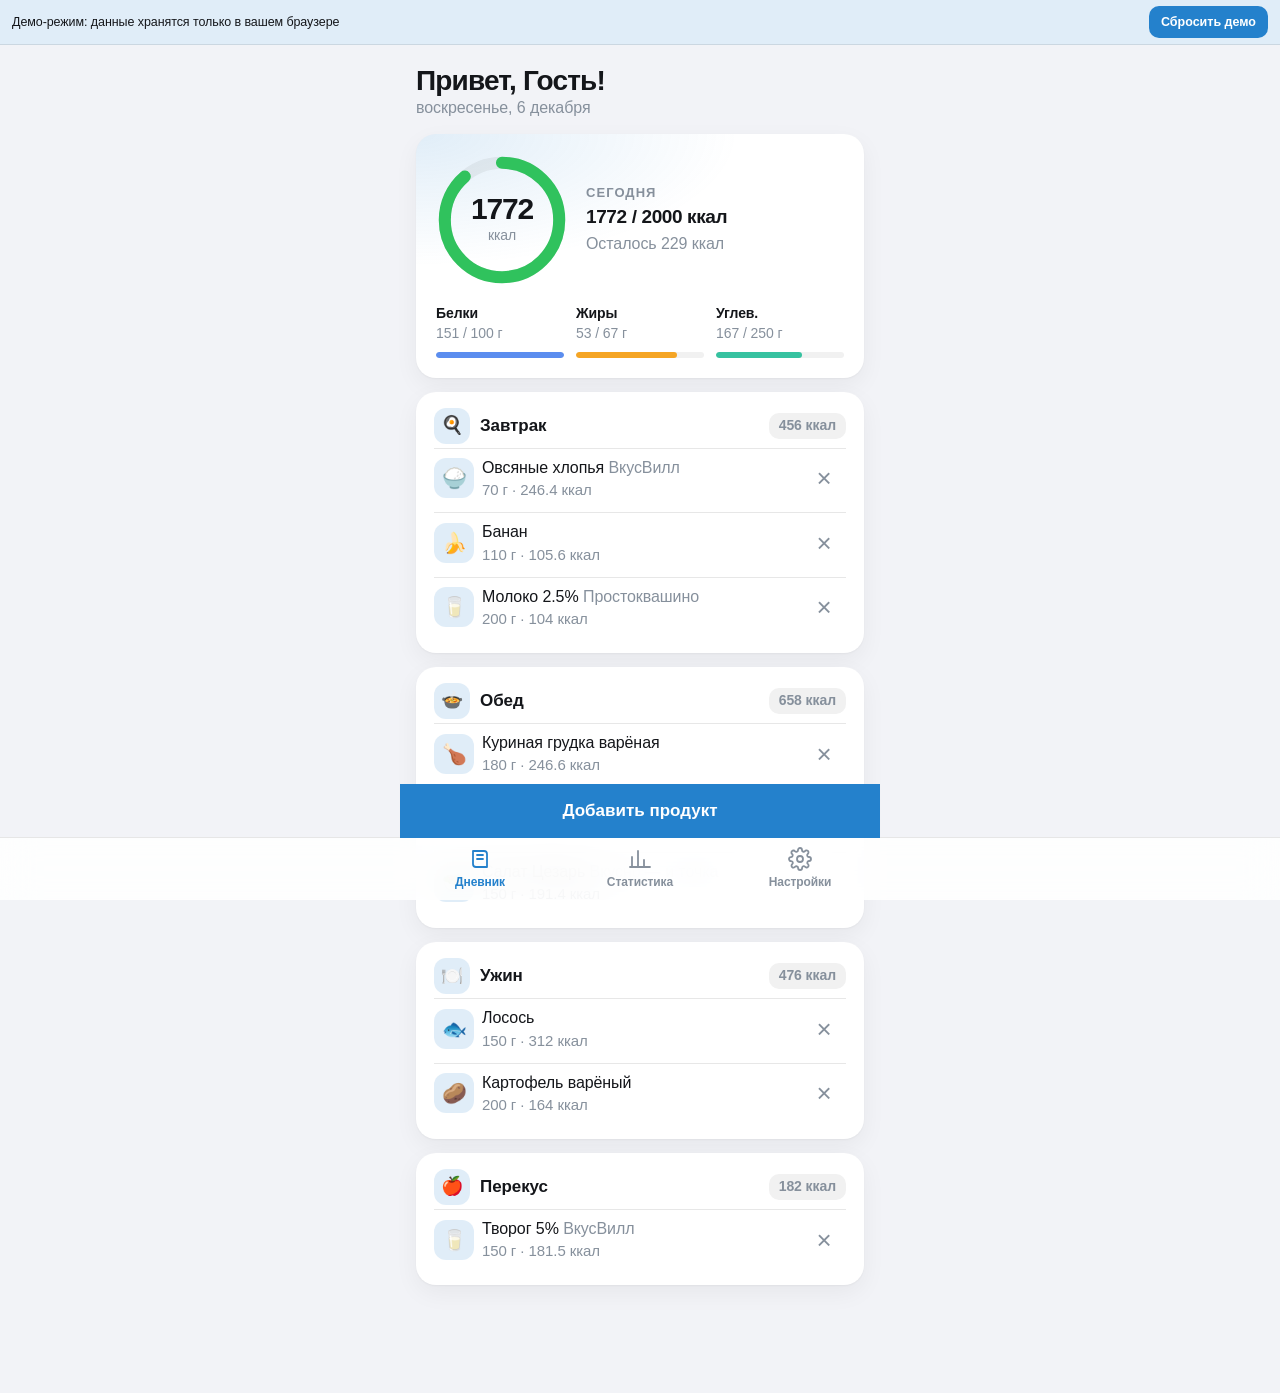
==== commit 68befa44: "Frontend: demo mode (no Telegram, no backend) Outside Telegram the app now runs against a built-in p" ====
--- a/frontend/index.html
+++ b/frontend/index.html
@@ -4,7 +4,7 @@
   <meta charset="UTF-8">
   <meta name="viewport" content="width=device-width, initial-scale=1, maximum-scale=1, user-scalable=no">
   <title>CalorieBot — Дневник</title>
-  <link rel="stylesheet" href="style.css">
+  <link rel="stylesheet" href="style.css?v=20261019a">
   <script src="https://telegram.org/js/telegram-web-app.js"></script>
 </head>
 <body>
@@ -66,12 +66,12 @@
 
   <nav class="tabbar">
     <div class="tabbar-inner">
-      <a href="index.html" class="active"><svg class="tab-icon" viewBox="0 0 24 24"><path d="M5 4h11a3 3 0 0 1 3 3v13H8a3 3 0 0 1-3-3V4z"/><path d="M9 8h6M9 12h6"/></svg><span>Дневник</span></a>
-      <a href="stats.html"><svg class="tab-icon" viewBox="0 0 24 24"><path d="M4 20V10M10 20V4M16 20v-7M22 20H2"/></svg><span>Статистика</span></a>
-      <a href="settings.html"><svg class="tab-icon" viewBox="0 0 24 24"><circle cx="12" cy="12" r="3"/><path d="M19.4 15a1.7 1.7 0 0 0 .3 1.8l.1.1a2 2 0 1 1-2.8 2.8l-.1-.1a1.7 1.7 0 0 0-1.8-.3 1.7 1.7 0 0 0-1 1.5V21a2 2 0 1 1-4 0v-.1a1.7 1.7 0 0 0-1.1-1.5 1.7 1.7 0 0 0-1.8.3l-.1.1a2 2 0 1 1-2.8-2.8l.1-.1a1.7 1.7 0 0 0 .3-1.8 1.7 1.7 0 0 0-1.5-1H3a2 2 0 1 1 0-4h.1a1.7 1.7 0 0 0 1.5-1.1 1.7 1.7 0 0 0-.3-1.8l-.1-.1a2 2 0 1 1 2.8-2.8l.1.1a1.7 1.7 0 0 0 1.8.3H9a1.7 1.7 0 0 0 1-1.5V3a2 2 0 1 1 4 0v.1a1.7 1.7 0 0 0 1 1.5 1.7 1.7 0 0 0 1.8-.3l.1-.1a2 2 0 1 1 2.8 2.8l-.1.1a1.7 1.7 0 0 0-.3 1.8V9a1.7 1.7 0 0 0 1.5 1H21a2 2 0 1 1 0 4h-.1a1.7 1.7 0 0 0-1.5 1z"/></svg><span>Настройки</span></a>
+      <a href="index.html?v=20261019a" class="active"><svg class="tab-icon" viewBox="0 0 24 24"><path d="M5 4h11a3 3 0 0 1 3 3v13H8a3 3 0 0 1-3-3V4z"/><path d="M9 8h6M9 12h6"/></svg><span>Дневник</span></a>
+      <a href="stats.html?v=20261019a"><svg class="tab-icon" viewBox="0 0 24 24"><path d="M4 20V10M10 20V4M16 20v-7M22 20H2"/></svg><span>Статистика</span></a>
+      <a href="settings.html?v=20261019a"><svg class="tab-icon" viewBox="0 0 24 24"><circle cx="12" cy="12" r="3"/><path d="M19.4 15a1.7 1.7 0 0 0 .3 1.8l.1.1a2 2 0 1 1-2.8 2.8l-.1-.1a1.7 1.7 0 0 0-1.8-.3 1.7 1.7 0 0 0-1 1.5V21a2 2 0 1 1-4 0v-.1a1.7 1.7 0 0 0-1.1-1.5 1.7 1.7 0 0 0-1.8.3l-.1.1a2 2 0 1 1-2.8-2.8l.1-.1a1.7 1.7 0 0 0 .3-1.8 1.7 1.7 0 0 0-1.5-1H3a2 2 0 1 1 0-4h.1a1.7 1.7 0 0 0 1.5-1.1 1.7 1.7 0 0 0-.3-1.8l-.1-.1a2 2 0 1 1 2.8-2.8l.1.1a1.7 1.7 0 0 0 1.8.3H9a1.7 1.7 0 0 0 1-1.5V3a2 2 0 1 1 4 0v.1a1.7 1.7 0 0 0 1 1.5 1.7 1.7 0 0 0 1.8-.3l.1-.1a2 2 0 1 1 2.8 2.8l-.1.1a1.7 1.7 0 0 0-.3 1.8V9a1.7 1.7 0 0 0 1.5 1H21a2 2 0 1 1 0 4h-.1a1.7 1.7 0 0 0-1.5 1z"/></svg><span>Настройки</span></a>
     </div>
   </nav>
 
-  <script type="module" src="diary.js"></script>
+  <script type="module" src="diary.js?v=20261019a"></script>
 </body>
 </html>
--- a/frontend/style.css
+++ b/frontend/style.css
@@ -784,3 +784,127 @@
 h1 + .field {
   margin-top: 16px;
 }
+
+/* ---- Иконки блюд ---- */
+.avatar {
+  font-size: 26px;
+  font-weight: 400;
+  line-height: 1;
+}
+
+.product-hero .avatar {
+  font-size: 34px;
+}
+
+.entry-icon {
+  flex: none;
+  display: flex;
+  align-items: center;
+  justify-content: center;
+  width: 40px;
+  height: 40px;
+  border-radius: 12px;
+  background: var(--accent-soft);
+  font-size: 20px;
+}
+
+.meal-empty {
+  padding-left: 0;
+}
+
+/* ---- Свой продукт ---- */
+.field-row {
+  display: grid;
+  grid-template-columns: 1fr 1fr;
+  gap: 10px;
+}
+
+.calc-hint {
+  margin-top: 14px;
+  text-align: center;
+}
+
+.btn-secondary {
+  display: block;
+  width: 100%;
+  min-height: 48px;
+  margin-top: 12px;
+  padding: 10px 18px;
+  border: 0;
+  border-radius: var(--radius-sm);
+  background: var(--accent-soft);
+  color: var(--btn);
+  font-weight: 700;
+  cursor: pointer;
+}
+
+.btn-secondary:active {
+  transform: scale(0.98);
+}
+
+.create-btn {
+  margin-top: 12px;
+  min-height: 46px;
+}
+
+.btn-link {
+  display: block;
+  margin: 18px auto 0;
+  min-height: 44px;
+  padding: 8px 12px;
+  border: 0;
+  background: transparent;
+  color: var(--red);
+  font-size: 15px;
+  cursor: pointer;
+}
+
+.calc-hint.field-error {
+  margin-top: 14px;
+  text-align: center;
+}
+
+/* ---- Демо-режим ---- */
+.demo-bar {
+  position: sticky;
+  top: 0;
+  z-index: 30;
+  display: flex;
+  align-items: center;
+  justify-content: space-between;
+  gap: 10px;
+  padding: 6px 12px;
+  background: color-mix(in srgb, var(--btn) 14%, var(--bg));
+  backdrop-filter: blur(10px);
+  -webkit-backdrop-filter: blur(10px);
+  border-bottom: 1px solid var(--border);
+  color: var(--text);
+  font-size: 12.5px;
+  line-height: 1.3;
+}
+
+.demo-bar span {
+  flex: 1;
+  min-width: 0;
+}
+
+.demo-bar button {
+  flex: none;
+  min-height: 32px;
+  padding: 4px 12px;
+  border: 0;
+  border-radius: 10px;
+  background: var(--btn);
+  color: var(--btn-text);
+  font-size: 12.5px;
+  font-weight: 600;
+  cursor: pointer;
+}
+
+body.has-demo-bar .fb-back {
+  top: 64px;
+}
+
+body.has-demo-bar.has-fb-back .container {
+  padding-top: 64px;
+}
